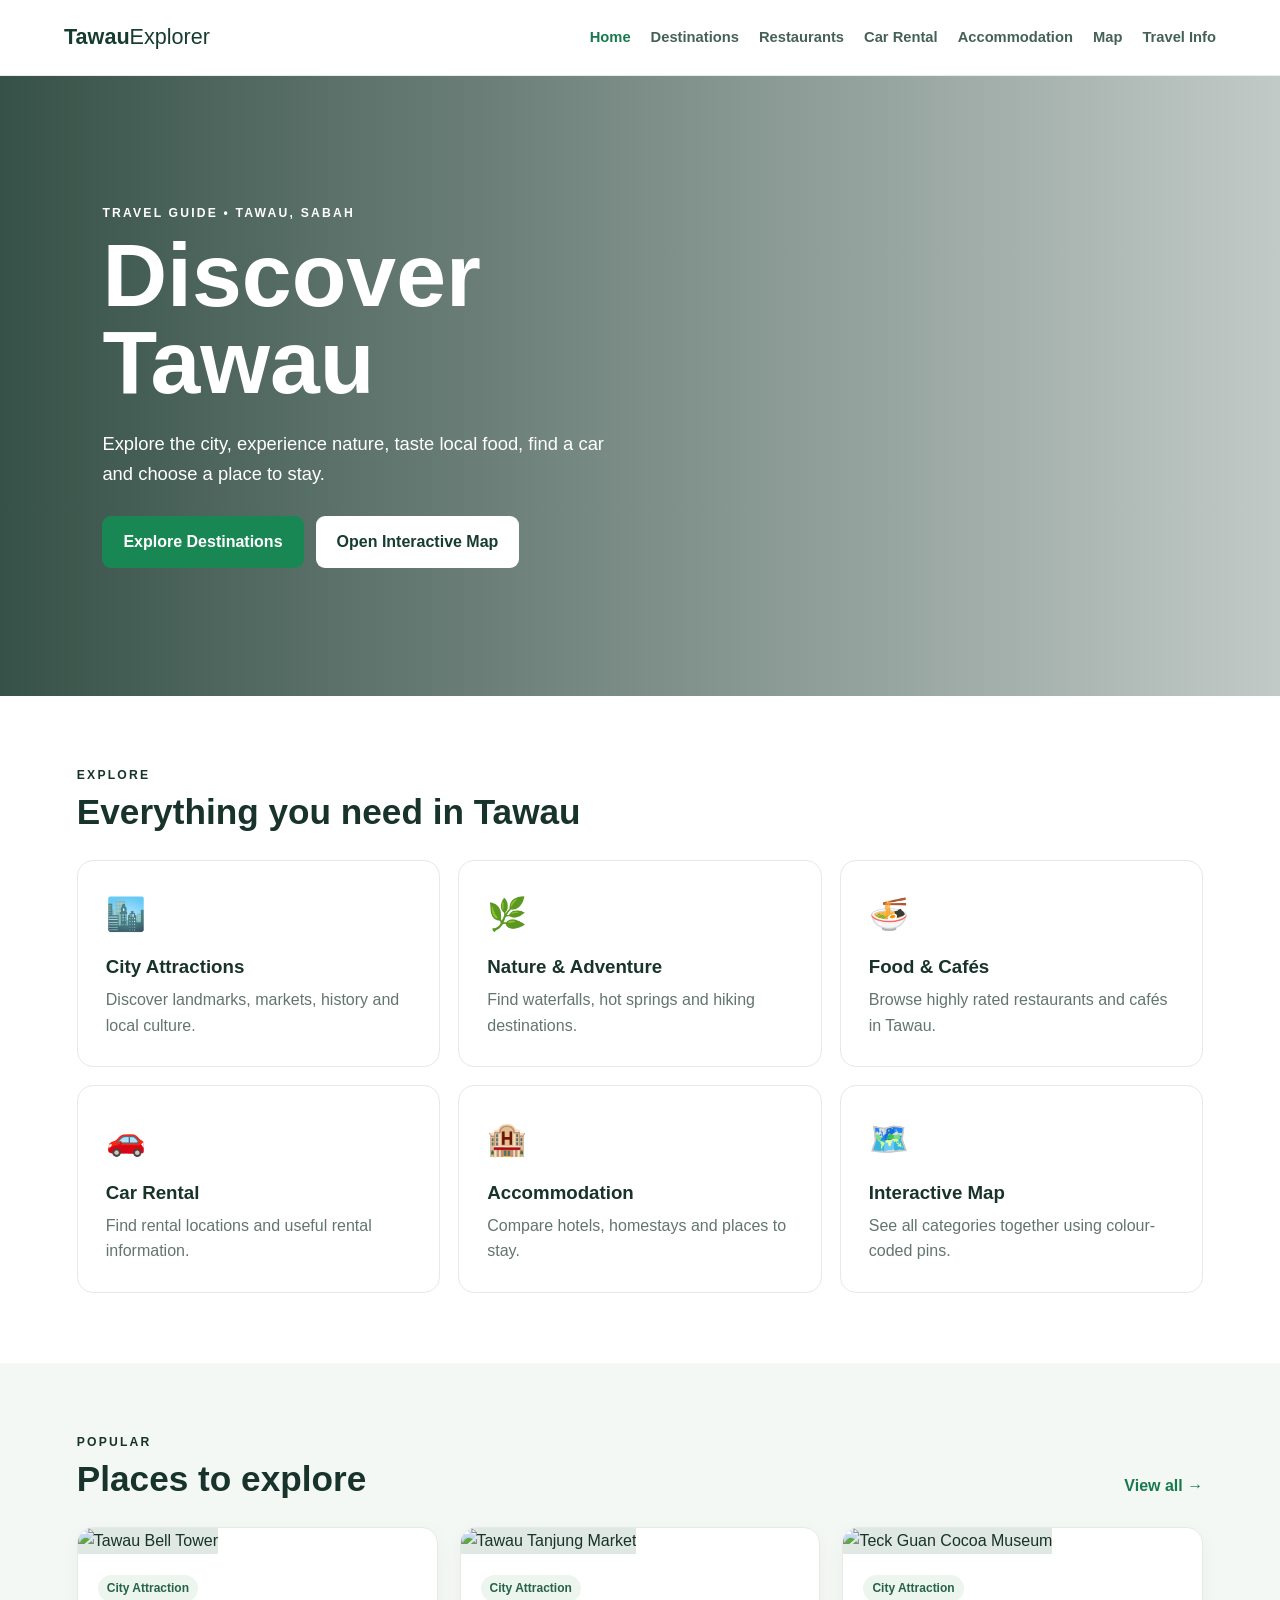
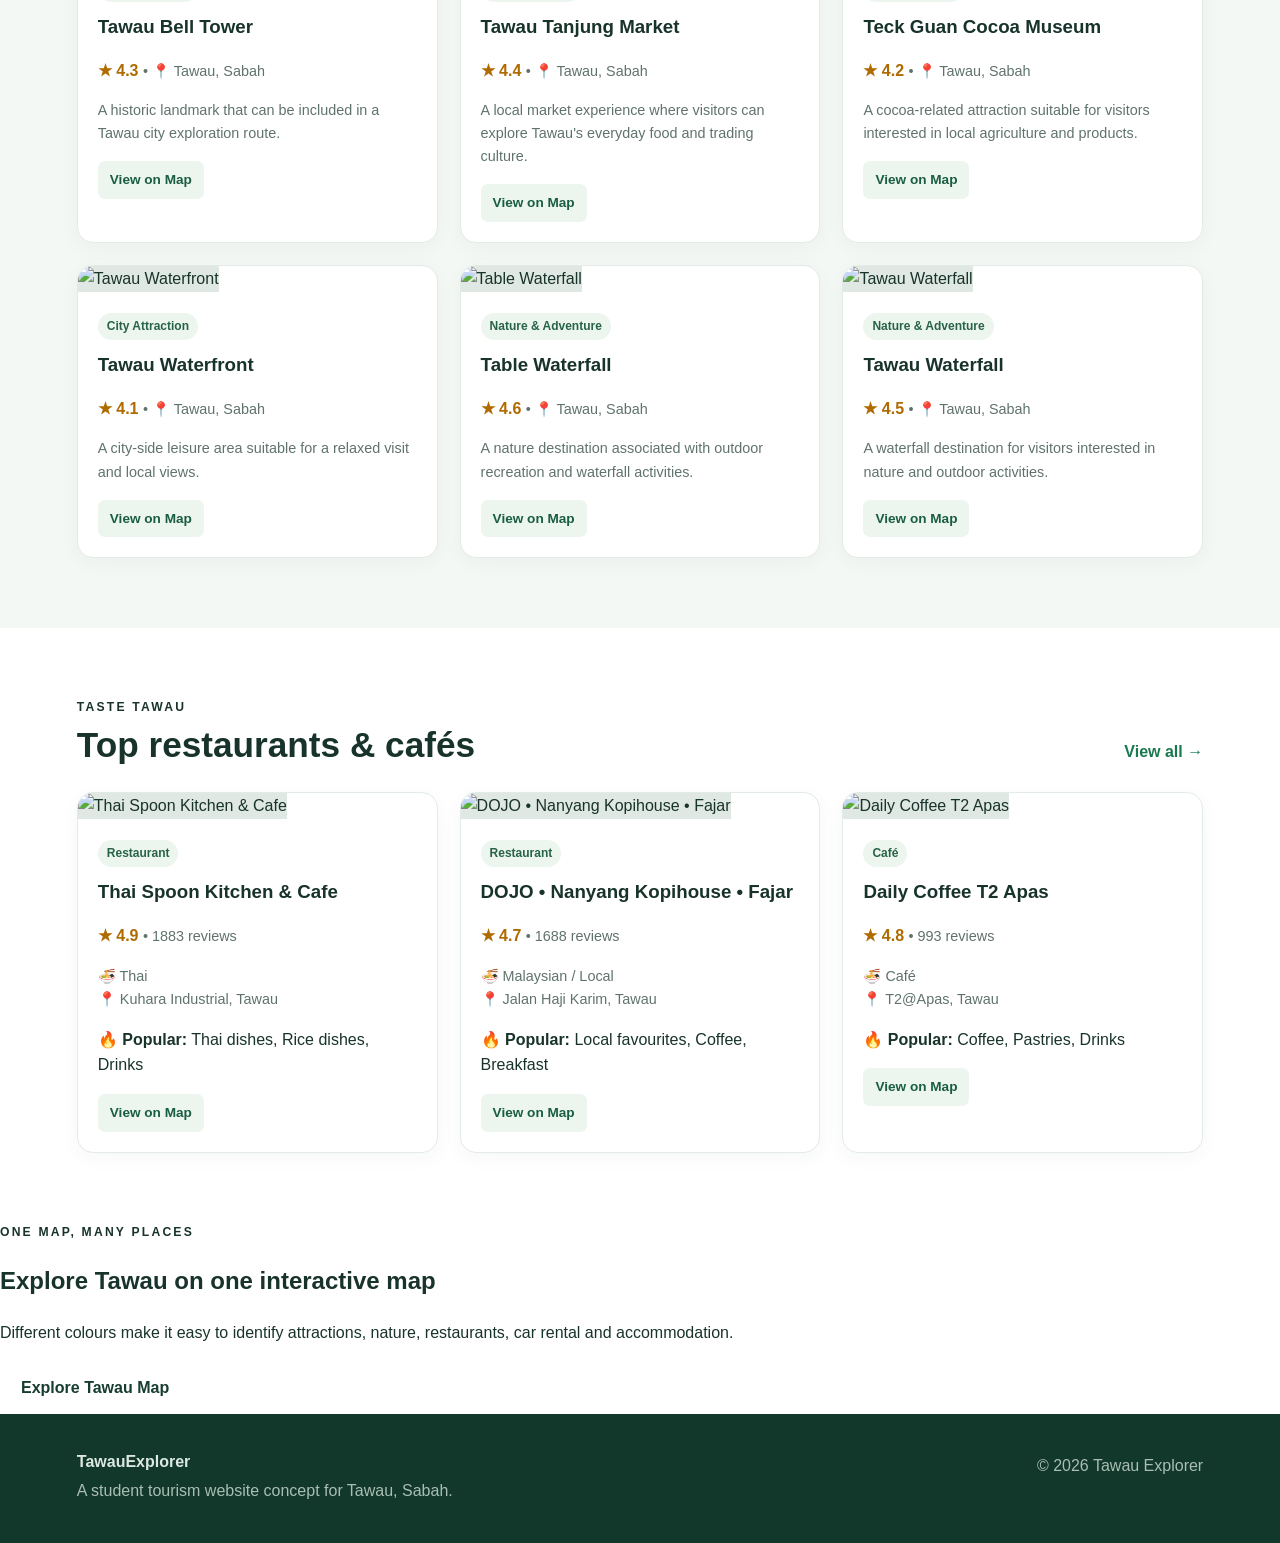
==== index.html @ 8d4e5f20 "Initial Tawau Explorer website" ====
<!DOCTYPE html>
<html lang="en">
<head>
  <meta charset="UTF-8">
  <meta name="viewport" content="width=device-width, initial-scale=1.0">
  <meta name="description" content="Tawau Explorer - discover attractions, nature, restaurants, car rental and accommodation in Tawau, Sabah.">
  <title>Tawau Explorer | Discover Tawau</title>
  <link rel="stylesheet" href="css/style.css">
</head>
<body>
<header class="site-header">
  <a class="logo" href="index.html">Tawau<span>Explorer</span></a>
  <button class="menu-toggle" aria-label="Open menu">☰</button>
  <nav class="nav">
    <a class="active" href="index.html">Home</a>
    <a href="destinations.html">Destinations</a>
    <a href="restaurants.html">Restaurants</a>
    <a href="car-rental.html">Car Rental</a>
    <a href="accommodation.html">Accommodation</a>
    <a href="map.html">Map</a>
    <a href="travel-info.html">Travel Info</a>
  </nav>
</header>

<main>
<section class="hero">
  <div class="hero-overlay">
    <p class="eyebrow">TRAVEL GUIDE • TAWAU, SABAH</p>
    <h1>Discover Tawau</h1>
    <p>Explore the city, experience nature, taste local food, find a car and choose a place to stay.</p>
    <div class="hero-actions">
      <a class="btn btn-primary" href="destinations.html">Explore Destinations</a>
      <a class="btn btn-light" href="map.html">Open Interactive Map</a>
    </div>
  </div>
</section>

<section class="section">
  <div class="section-heading">
    <div><p class="eyebrow">EXPLORE</p><h2>Everything you need in Tawau</h2></div>
  </div>
  <div class="feature-grid">
    <a class="feature-card" href="city-attractions.html"><span>🏙️</span><h3>City Attractions</h3><p>Discover landmarks, markets, history and local culture.</p></a>
    <a class="feature-card" href="nature.html"><span>🌿</span><h3>Nature & Adventure</h3><p>Find waterfalls, hot springs and hiking destinations.</p></a>
    <a class="feature-card" href="restaurants.html"><span>🍜</span><h3>Food & Cafés</h3><p>Browse highly rated restaurants and cafés in Tawau.</p></a>
    <a class="feature-card" href="car-rental.html"><span>🚗</span><h3>Car Rental</h3><p>Find rental locations and useful rental information.</p></a>
    <a class="feature-card" href="accommodation.html"><span>🏨</span><h3>Accommodation</h3><p>Compare hotels, homestays and places to stay.</p></a>
    <a class="feature-card" href="map.html"><span>🗺️</span><h3>Interactive Map</h3><p>See all categories together using colour-coded pins.</p></a>
  </div>
</section>

<section class="section soft">
  <div class="section-heading">
    <div><p class="eyebrow">POPULAR</p><h2>Places to explore</h2></div>
    <a class="text-link" href="destinations.html">View all →</a>
  </div>
  <div id="home-destinations" class="card-grid"></div>
</section>

<section class="section">
  <div class="section-heading">
    <div><p class="eyebrow">TASTE TAWAU</p><h2>Top restaurants & cafés</h2></div>
    <a class="text-link" href="restaurants.html">View all →</a>
  </div>
  <div id="home-restaurants" class="card-grid"></div>
</section>

<section class="map-cta">
  <div>
    <p class="eyebrow">ONE MAP, MANY PLACES</p>
    <h2>Explore Tawau on one interactive map</h2>
    <p>Different colours make it easy to identify attractions, nature, restaurants, car rental and accommodation.</p>
  </div>
  <a class="btn btn-light" href="map.html">Explore Tawau Map</a>
</section>
</main>

<footer class="footer">
  <div><strong>TawauExplorer</strong><p>A student tourism website concept for Tawau, Sabah.</p></div>
  <div><p>© 2026 Tawau Explorer</p></div>
</footer>
<script src="data/attractions.js"></script>
<script src="data/restaurants.js"></script>
<script src="js/app.js"></script>
</body>
</html>
---- css/style.css ----
*{box-sizing:border-box}html{scroll-behavior:smooth}body{margin:0;font-family:Inter,Arial,sans-serif;color:#18332b;background:#fff;line-height:1.6}.site-header{height:76px;padding:0 5%;display:flex;align-items:center;justify-content:space-between;position:sticky;top:0;z-index:1000;background:rgba(255,255,255,.96);backdrop-filter:blur(10px);border-bottom:1px solid #e7eee9}.logo{font-size:1.35rem;font-weight:800;color:#163b2f;text-decoration:none}.logo span{font-weight:400}.nav{display:flex;gap:20px}.nav a{color:#456157;text-decoration:none;font-size:.92rem;font-weight:600}.nav a:hover,.nav a.active{color:#18794e}.menu-toggle{display:none;border:0;background:none;font-size:1.5rem}.hero{min-height:620px;background:linear-gradient(90deg,rgba(10,43,31,.82),rgba(10,43,31,.25)),url('https://images.unsplash.com/photo-1500534623283-312aade485b7?auto=format&fit=crop&w=1800&q=80') center/cover;display:flex;align-items:center}.hero-overlay{max-width:720px;padding:8%;color:#fff}.eyebrow{font-size:.76rem;letter-spacing:.18em;font-weight:800;margin:0 0 8px;text-transform:uppercase}.hero h1{font-size:clamp(3rem,7vw,6rem);line-height:.98;margin:0 0 22px}.hero p:not(.eyebrow){font-size:1.15rem;max-width:620px}.hero-actions{display:flex;gap:12px;flex-wrap:wrap;margin-top:28px}.btn{display:inline-block;padding:12px 20px;border-radius:9px;text-decoration:none;font-weight:700;border:1px solid transparent}.btn-primary{background:#198754;color:#fff}.btn-light{background:#fff;color:#173d30}.section{padding:70px 6%;max-width:1400px;margin:auto}.section.soft{background:#f4f8f5;max-width:none}.section-heading{display:flex;align-items:end;justify-content:space-between;gap:20px;margin-bottom:28px}.section-heading h2,.page-hero h1{margin:0;font-size:2.2rem;line-height:1.1}.text-link{color:#18794e;text-decoration:none;font-weight:700}.feature-grid{display:grid;grid-template-columns:repeat(3,1fr);gap:18px}.feature-card{padding:28px;background:#fff;border:1px solid #e3ebe6;border-radius:16px;text-decoration:none;color:inherit;transition:.2s}.feature-card:hover{transform:translateY(-4px);box-shadow:0 12px 30px #163b2f12}.feature-card span{font-size:2rem}.feature-card h3{margin:12px 0 5px}.feature-card p{margin:0;color:#63756d}.card-grid{display:grid;grid-template-columns:repeat(3,1fr);gap:22px}.card{overflow:hidden;background:#fff;border:1px solid #e3ebe6;border-radius:16px;box-shadow:0 5px 20px #163b2f0a}.card-image{height:210px;width:100%;object-fit:cover;background:#dfe8e2}.card-body{padding:20px}.card h3{margin:0 0 7px}.meta{color:#60736b;font-size:.9rem}.rating{font-weight:800;color:#b06b00}.tag{display:inline-block;padding:4px 9px;border-radius:999px;background:#edf5ef;color:#276348;font-size:.75rem;font-weight:700;margin-bottom:10px}.card-actions{display:flex;gap:9px;margin-top:16px}.small-btn{padding:8px 12px;border-radius:7px;background:#edf5ef;color:#195d42;text-decoration:none;font-size:.85rem;font-weight:700}.page-hero{padding:90px 7%;background:#eef6f0}.page-hero p:last-child{max-width:700px;color:#5f7269}.tabs,.map-filters{display:flex;gap:8px;flex-wrap:wrap;margin-bottom:28px}.tab,.map-filter{border:1px solid #d6e2da;background:#fff;padding:9px 15px;border-radius:999px;cursor:pointer;color:#496057;font-weight:700}.tab.active,.map-filter.active{background:#173f31;color:#fff;border-color:#173f31}.toolbar{display:flex;justify-content:space-between;gap:20px;flex-wrap:wrap}.search{width:min(450px,100%);padding:13px 15px;border:1px solid #d5e0da;border-radius:10px;font:inherit}.info-panel{padding:30px;background:#f3f8f4;border-radius:18px}.steps{display:grid;grid-template-columns:repeat(4,1fr);gap:18px}.steps b{font-size:1.6rem;color:#198754}.info-grid{display:grid;grid-template-columns:repeat(2,1fr);gap:20px}.info-card{padding:28px;border:1px solid #e0e9e3;border-radius:16px}.info-card h2{margin-top:0}.map-page{padding:35px 5%}.map-top{display:flex;justify-content:space-between;gap:20px;align-items:end;margin-bottom:20px}.legend{display:flex;gap:12px;flex-wrap:wrap;font-size:.85rem}.pin-dot{display:inline-block;width:11px;height:11px;border-radius:50%;margin-right:4px}.purple{background:#7b3fb5}.green{background:#249653}.red{background:#d83a3a}.blue{background:#3178d1}.orange{background:#e48a21}#map{height:650px;border-radius:16px;overflow:hidden;border:1px solid #dbe6df}.custom-marker{width:22px;height:22px;border-radius:50% 50% 50% 0;transform:rotate(-45deg);border:3px solid white;box-shadow:0 2px 8px #0005}.custom-marker::after{content:'';display:block;width:7px;height:7px;background:#fff;border-radius:50%;margin:4px}.marker-purple{background:#7b3fb5}.marker-green{background:#249653}.marker-red{background:#d83a3a}.marker-blue{background:#3178d1}.marker-orange{background:#e48a21}.map-popup h3{margin:0 0 5px}.footer{padding:35px 6%;background:#12372b;color:#dce9e2;display:flex;justify-content:space-between;gap:20px}.footer p{margin:4px 0;color:#a9beb4}@media(max-width:900px){.nav{display:none;position:absolute;top:76px;left:0;right:0;background:#fff;padding:20px;flex-direction:column;border-bottom:1px solid #ddd}.nav.open{display:flex}.menu-toggle{display:block}.feature-grid,.card-grid{grid-template-columns:repeat(2,1fr)}.steps{grid-template-columns:repeat(2,1fr)}.map-top{display:block}.hero{min-height:560px}}@media(max-width:600px){.feature-grid,.card-grid,.info-grid,.steps{grid-template-columns:1fr}.section{padding:50px 5%}.hero-overlay{padding:9% 6%}.hero h1{font-size:3.3rem}.footer{display:block}.map-page{padding:25px 3%}#map{height:560px}}
/* ==========================================
   INTERACTIVE MAP - ENHANCED UI
   ========================================== */

.tawau-marker-wrapper {
    background: transparent !important;
    border: none !important;
}

.custom-marker {
    width: 30px;
    height: 38px;
    border-radius: 50% 50% 50% 0;
    transform: rotate(-45deg);
    border: 3px solid #fff;
    box-shadow: 0 4px 12px rgba(0,0,0,.28);
    position: relative;
    transition: transform .2s ease, box-shadow .2s ease;
}

.custom-marker span {
    position: absolute;
    width: 8px;
    height: 8px;
    background: #fff;
    border-radius: 50%;
    top: 8px;
    left: 8px;
}

.custom-marker:hover {
    box-shadow: 0 6px 18px rgba(0,0,0,.35);
}

/* Marker colours */

.marker-purple {
    background: #7b3fb5;
}

.marker-green {
    background: #249653;
}

.marker-red {
    background: #d83a3a;
}

.marker-blue {
    background: #3178d1;
}

.marker-orange {
    background: #e48a21;
}


/* ==========================================
   MAP POPUP
   ========================================== */

.map-popup {
    font-family: Inter, Arial, sans-serif;
    min-width: 240px;
}

.map-popup h3 {
    margin: 7px 0 5px;
    color: #18332b;
    font-size: 1.15rem;
    line-height: 1.3;
}

.popup-category {
    display: inline-flex;
    align-items: center;
    gap: 5px;
    padding: 5px 9px;
    border-radius: 999px;
    font-size: .72rem;
    font-weight: 800;
    text-transform: uppercase;
    letter-spacing: .04em;
}

.popup-purple {
    background: #f0e7f7;
    color: #7137a8;
}

.popup-green {
    background: #e6f5eb;
    color: #207c45;
}

.popup-red {
    background: #fbe8e8;
    color: #bd3030;
}

.popup-blue {
    background: #e8f0fb;
    color: #2864ae;
}

.popup-orange {
    background: #fff1df;
    color: #b96c13;
}

.popup-rating {
    display: inline-block;
    font-weight: 800;
    color: #a96700;
    margin-bottom: 8px;
}

.popup-rating span {
    font-size: 1rem;
}

.popup-rating.pending {
    color: #75857d;
    font-size: .8rem;
    font-weight: 600;
}

.popup-location {
    color: #5e7169;
    font-size: .82rem;
    margin: 4px 0 10px;
}

.popup-description {
    color: #61736b;
    font-size: .84rem;
    line-height: 1.55;
    margin: 0 0 15px;
}

.popup-actions {
    display: flex;
    gap: 7px;
}

.popup-button {
    flex: 1;
    text-align: center;
    text-decoration: none;
    padding: 8px 10px;
    border-radius: 8px;
    font-size: .78rem;
    font-weight: 800;
    transition: .2s ease;
}

.popup-button.primary {
    background: #173f31;
    color: #fff;
}

.popup-button.primary:hover {
    background: #198754;
}

.popup-button.secondary {
    background: #edf5ef;
    color: #195d42;
}

.popup-button.secondary:hover {
    background: #dcece2;
}


/* ==========================================
   MAP CONTROL BUTTON
   ========================================== */

.map-control-button {
    width: 38px !important;
    height: 38px !important;
    line-height: 38px !important;
    text-align: center;
    font-size: 22px !important;
    color: #173f31 !important;
    background: #fff !important;
    text-decoration: none !important;
    font-weight: 700;
}

.map-control-button:hover {
    background: #f0f6f2 !important;
    color: #198754 !important;
}


/* ==========================================
   USER LOCATION
   ========================================== */

.user-location-marker {
    fill: #198754;
    fill-opacity: .9;
    stroke: #fff;
    stroke-width: 3;
    filter: drop-shadow(0 2px 5px rgba(0,0,0,.3));
}


/* ==========================================
   LEAFLET POPUP IMPROVEMENT
   ========================================== */

.leaflet-popup-content-wrapper {
    border-radius: 14px;
    box-shadow: 0 12px 35px rgba(20,55,43,.18);
}

.leaflet-popup-content {
    margin: 16px;
}

.leaflet-popup-tip {
    box-shadow: 2px 2px 4px rgba(0,0,0,.05);
}


/* ==========================================
   MAP FILTER IMPROVEMENT
   ========================================== */

.map-filters {
    padding: 4px 0;
}

.map-filter {
    transition:
        background .2s ease,
        color .2s ease,
        transform .2s ease,
        box-shadow .2s ease;
}

.map-filter:hover {
    transform: translateY(-2px);
    box-shadow: 0 5px 14px rgba(23,63,49,.10);
}

.map-filter.active {
    box-shadow: 0 5px 14px rgba(23,63,49,.18);
}


/* ==========================================
   MAP PAGE HEADER
   ========================================== */

.map-top h1 {
    margin: 3px 0 5px;
    font-size: clamp(2rem, 4vw, 3rem);
    line-height: 1.05;
}

.map-top > div:first-child > p:last-child {
    color: #63756d;
    margin-top: 8px;
}


/* ==========================================
   MAP MOBILE
   ========================================== */

@media (max-width: 600px) {

    .map-filters {
        gap: 6px;
    }

    .map-filter {
        padding: 8px 11px;
        font-size: .78rem;
    }

    .legend {
        margin-top: 15px;
        gap: 8px;
        font-size: .76rem;
    }

    .map-popup {
        min-width: 210px;
    }

    .popup-actions {
        flex-direction: column;
    }

    .popup-button {
        width: 100%;
    }

}
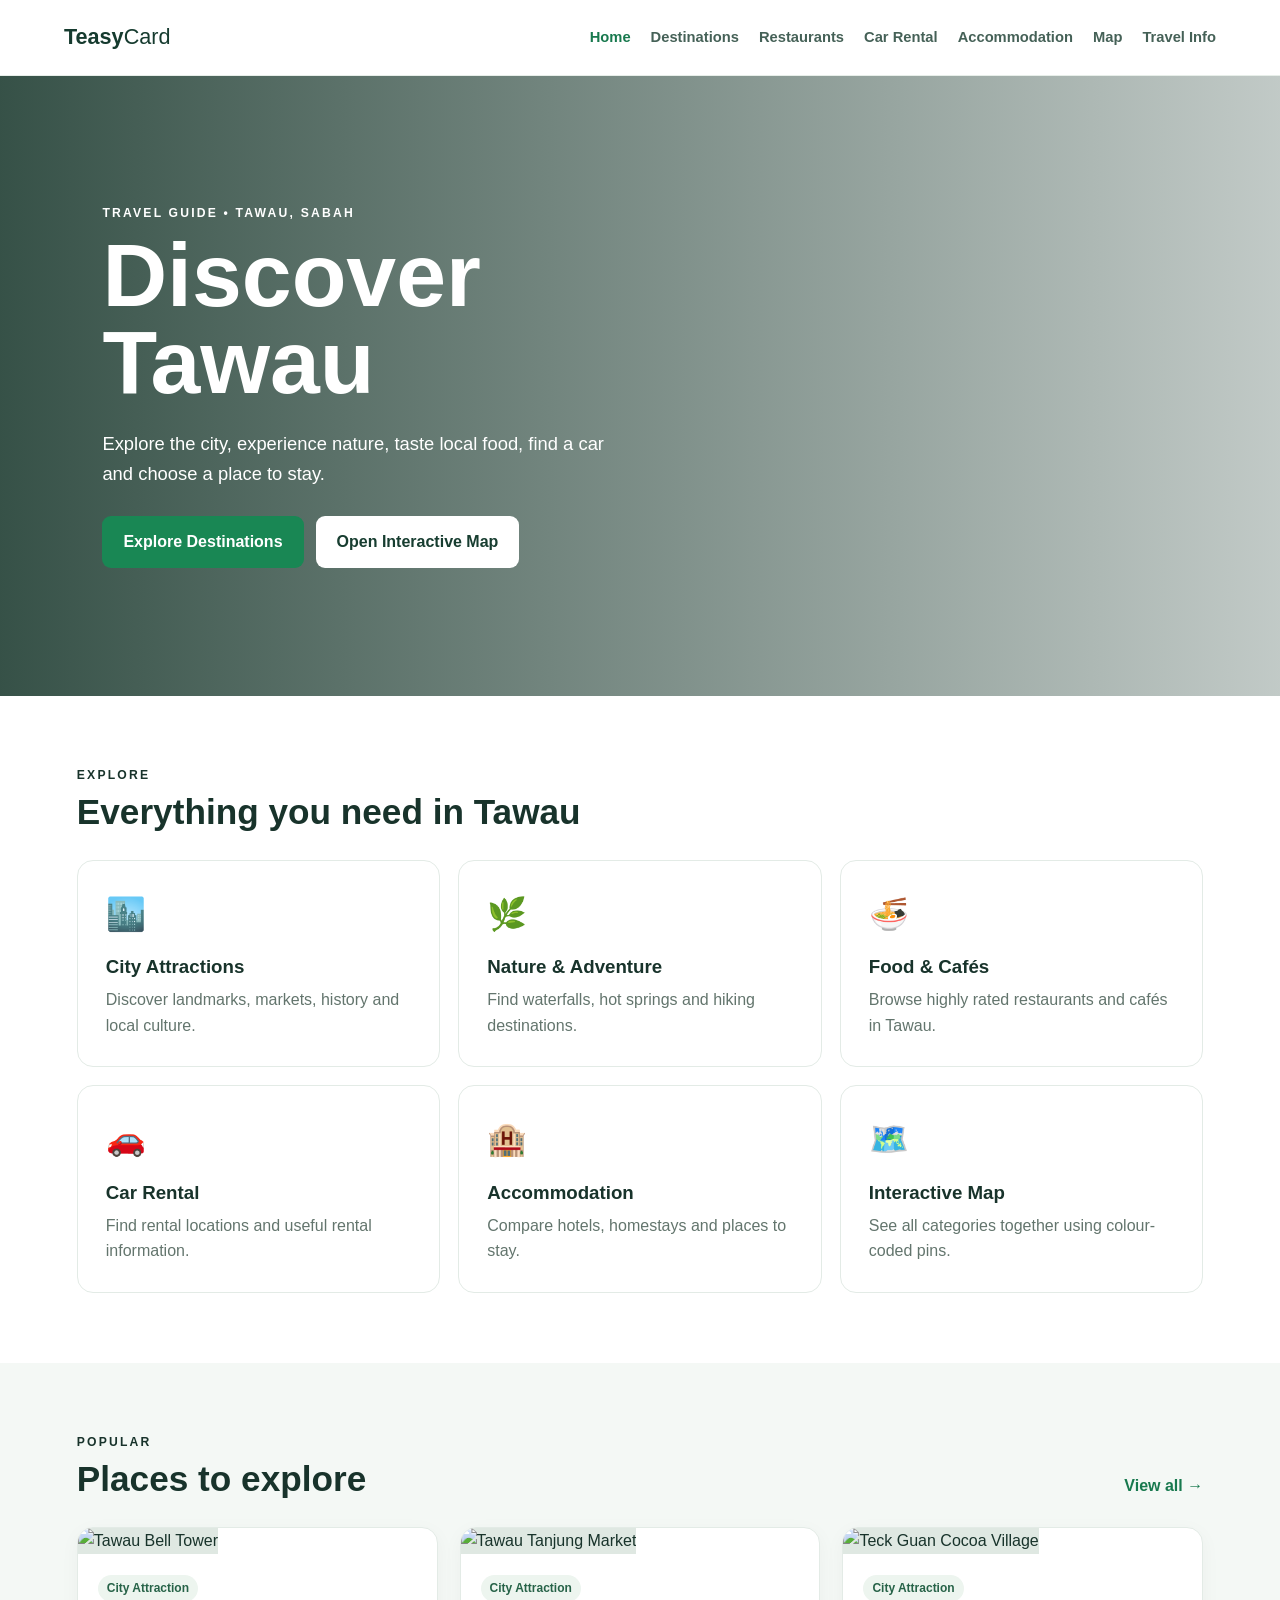
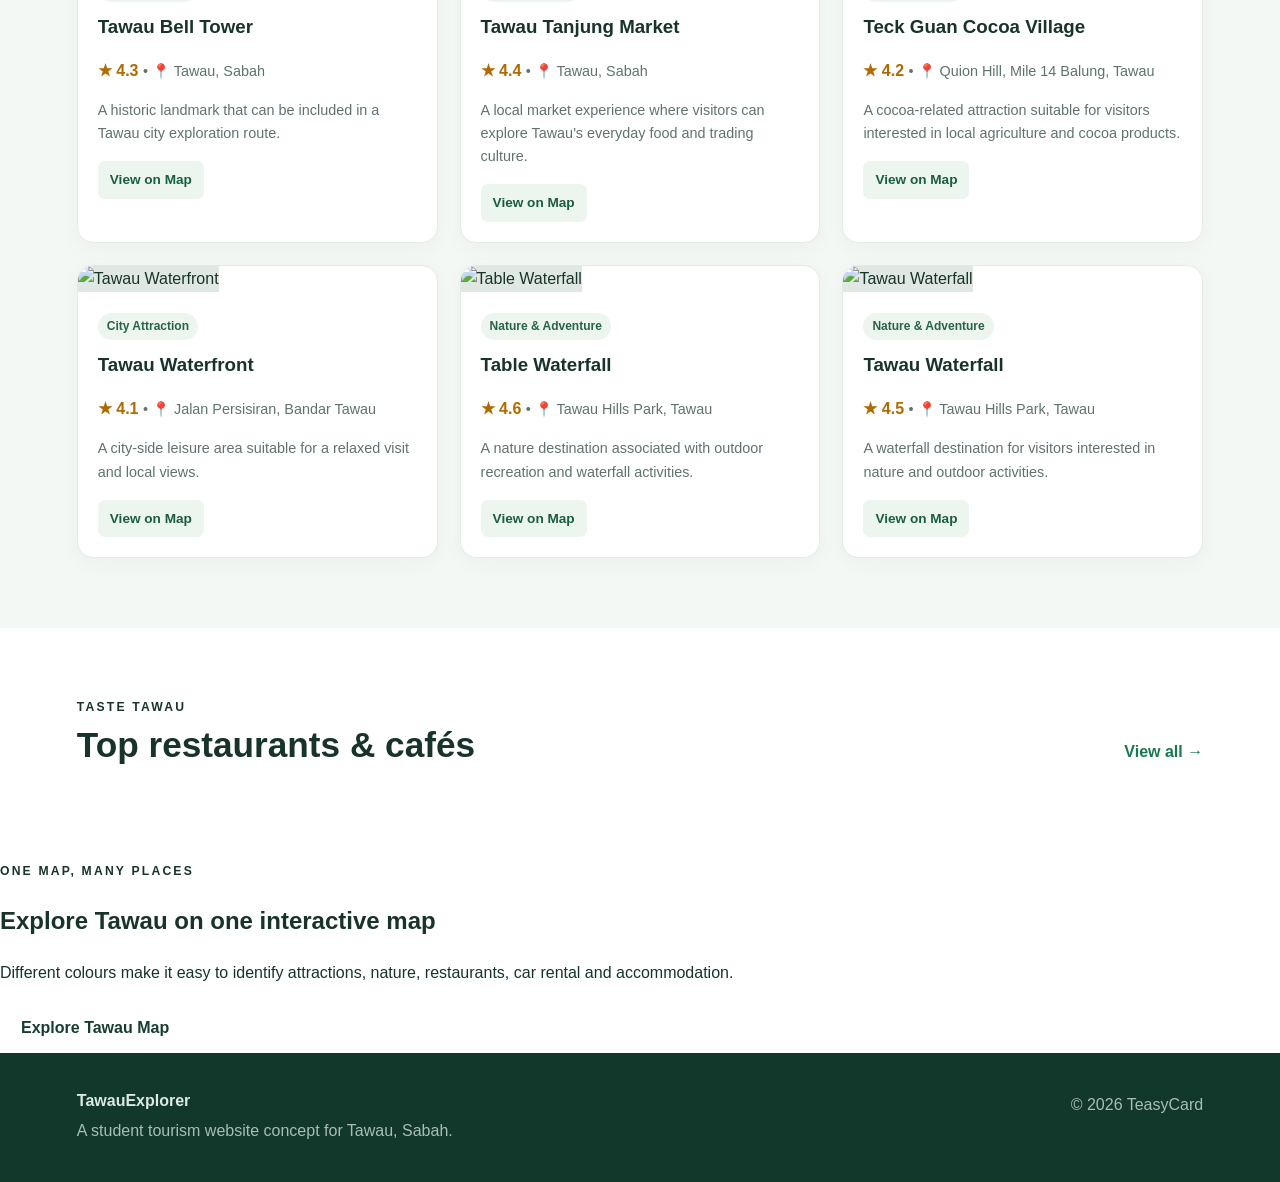
==== commit 39fcedfa: "Update TeasyCard map attractions restaurants rentals and hotels" ====
--- a/index.html
+++ b/index.html
@@ -3,13 +3,13 @@
 <head>
   <meta charset="UTF-8">
   <meta name="viewport" content="width=device-width, initial-scale=1.0">
-  <meta name="description" content="Tawau Explorer - discover attractions, nature, restaurants, car rental and accommodation in Tawau, Sabah.">
-  <title>Tawau Explorer | Discover Tawau</title>
+  <meta name="description" content="TeasyCard- discover attractions, nature, restaurants, car rental and accommodation in Tawau, Sabah.">
+ <title>TeasyCard</title>
   <link rel="stylesheet" href="css/style.css">
 </head>
 <body>
 <header class="site-header">
-  <a class="logo" href="index.html">Tawau<span>Explorer</span></a>
+<a class="logo" href="index.html">Teasy<span>Card</span></a>
   <button class="menu-toggle" aria-label="Open menu">☰</button>
   <nav class="nav">
     <a class="active" href="index.html">Home</a>
@@ -77,7 +77,7 @@
 
 <footer class="footer">
   <div><strong>TawauExplorer</strong><p>A student tourism website concept for Tawau, Sabah.</p></div>
-  <div><p>© 2026 Tawau Explorer</p></div>
+  <div><p>© 2026 TeasyCard</p></div>
 </footer>
 <script src="data/attractions.js"></script>
 <script src="data/restaurants.js"></script>
